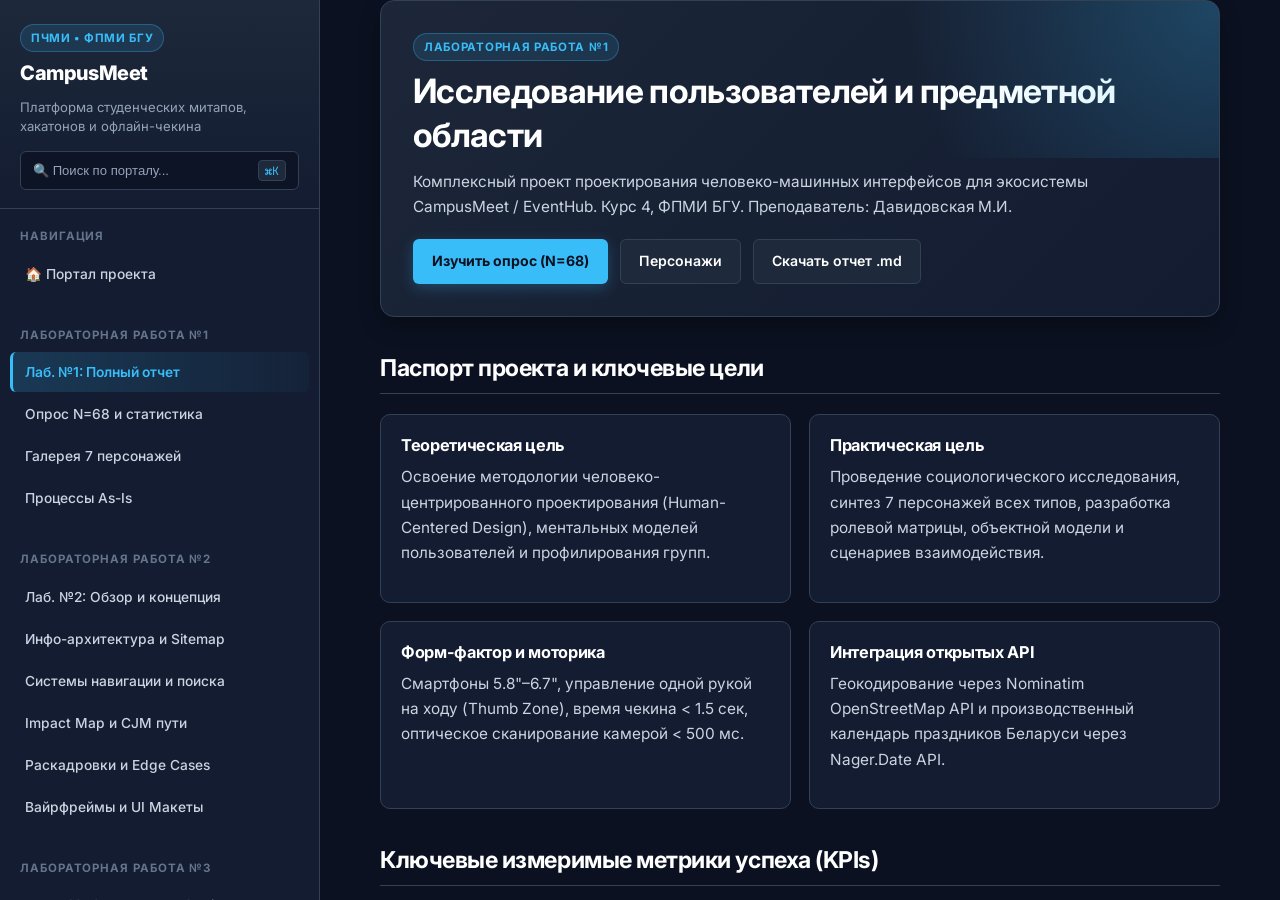
==== docs/pages/lab1.html @ 11723c73 "feat(portal): introduce dedicated modular pages for labs and wiki" ====
<!DOCTYPE html>
<html lang="ru">
<head>
    <meta charset="UTF-8">
    <meta name="viewport" content="width=device-width, initial-scale=1.0">
    <title>CampusMeet / EventHub — Лабораторная работа №1: Исследование пользователей</title>
    <link rel="preconnect" href="https://fonts.googleapis.com">
    <link rel="preconnect" href="https://fonts.gstatic.com" crossorigin>
    <link href="https://fonts.googleapis.com/css2?family=Inter:wght@300;400;500;600;700;800&family=JetBrains+Mono:wght@400;600&display=swap" rel="stylesheet">
    <script src="https://cdn.jsdelivr.net/npm/mermaid@10/dist/mermaid.min.js"></script>
    <link rel="icon" type="image/svg+xml" href="../assets/favicon.svg">
    <link rel="stylesheet" href="../css/style.css">
</head>
<body>

    <!-- Mobile Topbar -->
    <header class="mobile-topbar">
        <a href="../index.html" class="mobile-brand">
            <img src="../assets/favicon.svg" alt="CampusMeet Logo">
            <span>CampusMeet</span>
        </a>
        <button id="mobile-hamburger" class="hamburger-btn" type="button" aria-label="Открыть навигацию">
            <svg width="22" height="22" viewBox="0 0 24 24" fill="none" stroke="currentColor" stroke-width="2">
                <line x1="3" y1="12" x2="21" y2="12"></line>
                <line x1="3" y1="6" x2="21" y2="6"></line>
                <line x1="3" y1="18" x2="21" y2="18"></line>
            </svg>
        </button>
    </header>

    <div id="sidebar-backdrop" class="sidebar-backdrop"></div>

    <!-- Sidebar Navigation -->
    <aside id="sidebar">
        <div class="sidebar-header">
            <span class="brand-badge">ПЧМИ • ФПМИ БГУ</span>
            <h1>CampusMeet</h1>
            <p>Платформа студенческих митапов, хакатонов и офлайн-чекина</p>
            <button class="omnibox-trigger-btn" type="button" aria-label="Быстрый поиск">
                <span>🔍 Поиск по порталу...</span>
                <span class="kbd-shortcut">⌘K</span>
            </button>
        </div>

        <div class="nav-section-title">Навигация</div>
        <ul class="nav-menu">
            <li class="nav-item">
                <a href="../index.html" class="nav-link">
                    🏠 Портал проекта
                </a>
            </li>
        </ul>

        <div class="nav-section-title">Лабораторная работа №1</div>
        <ul class="nav-menu">
            <li class="nav-item">
                <a href="#lab1-overview" class="nav-link active" onclick="switchTab('lab1-overview', this)">
                    Лаб. №1: Полный отчет
                </a>
            </li>
            <li class="nav-item">
                <a href="#survey-data" class="nav-link" onclick="switchTab('survey-data', this)">
                    Опрос N=68 и статистика
                </a>
            </li>
            <li class="nav-item">
                <a href="#personas-gallery" class="nav-link" onclick="switchTab('personas-gallery', this)">
                    Галерея 7 персонажей
                </a>
            </li>
            <li class="nav-item">
                <a href="#as-is-processes" class="nav-link" onclick="switchTab('as-is-processes', this)">
                    Процессы As-Is
                </a>
            </li>
        </ul>

        <div class="nav-section-title">Лабораторная работа №2</div>
        <ul class="nav-menu">
            <li class="nav-item">
                <a href="lab2.html#lab2-overview" class="nav-link">
                    Лаб. №2: Обзор и концепция
                </a>
            </li>
            <li class="nav-item">
                <a href="lab2.html#lab2-ia" class="nav-link">
                    Инфо-архитектура и Sitemap
                </a>
            </li>
            <li class="nav-item">
                <a href="lab2.html#lab2-nav-search" class="nav-link">
                    Системы навигации и поиска
                </a>
            </li>
            <li class="nav-item">
                <a href="lab2.html#lab2-cjm-impact" class="nav-link">
                    Impact Map и CJM пути
                </a>
            </li>
            <li class="nav-item">
                <a href="lab2.html#lab2-storyboards" class="nav-link">
                    Раскадровки и Edge Cases
                </a>
            </li>
            <li class="nav-item">
                <a href="lab2.html#lab2-mockups" class="nav-link">
                    Вайрфреймы и UI Макеты
                </a>
            </li>
        </ul>

        <div class="nav-section-title">Лабораторная работа №3</div>
        <ul class="nav-menu">
            <li class="nav-item">
                <a href="lab3.html#lab3-overview" class="nav-link">
                    Лаб. №3: Обзор и User Stories
                </a>
            </li>
            <li class="nav-item">
                <a href="lab3.html#lab3-uml" class="nav-link">
                    Диаграммы UML (PlantUML)
                </a>
            </li>
            <li class="nav-item">
                <a href="lab3.html#lab3-events" class="nav-link">
                    EventStorming & Modeling
                </a>
            </li>
            <li class="nav-item">
                <a href="lab3.html#lab3-c4-srs" class="nav-link">
                    C4 Model & ТЗ (SRS)
                </a>
            </li>
        </ul>

        <div class="nav-section-title">База знаний (GitHub Wiki)</div>
        <ul class="nav-menu">
            <li class="nav-item">
                <a href="wiki.html#wiki-func" class="nav-link">
                    Функционал и Use Case
                </a>
            </li>
            <li class="nav-item">
                <a href="wiki.html#wiki-arch" class="nav-link">
                    Архитектура Web/Mobile
                </a>
            </li>
            <li class="nav-item">
                <a href="wiki.html#wiki-db" class="nav-link">
                    Схема базы данных
                </a>
            </li>
            <li class="nav-item">
                <a href="wiki.html#wiki-api" class="nav-link">
                    REST API и OpenStreetMap
                </a>
            </li>
            <li class="nav-item">
                <a href="wiki.html#wiki-security" class="nav-link">
                    HMAC токен и безопасность
                </a>
            </li>
            <li class="nav-item">
                <a href="wiki.html#wiki-presentation" class="nav-link">
                    Презентация и регламент
                </a>
            </li>
        </ul>

        <div class="nav-section-title">Внешние ресурсы</div>
        <ul class="nav-menu">
            <li class="nav-item">
                <a href="../reports/Lab3_report.md" class="nav-link" target="_blank" style="color: #38bdf8; font-weight: bold;">
                    📄 Отчет Лаб. №3 (Markdown)
                </a>
            </li>
            <li class="nav-item">
                <a href="../reports/Lab2_report.md" class="nav-link" target="_blank" style="color: #38bdf8; font-weight: bold;">
                    📄 Отчет Лаб. №2 (Markdown)
                </a>
            </li>
            <li class="nav-item">
                <a href="../reports/Lab1_report.md" class="nav-link" target="_blank">
                    📄 Отчет Лаб. №1 (Markdown)
                </a>
            </li>
            <li class="nav-item">
                <a href="https://github.com/fpmi-hci-2026/CampusMeet" class="nav-link" target="_blank">
                    GitHub: CampusMeet
                </a>
            </li>
            <li class="nav-item">
                <a href="https://github.com/fpmi-hci-2026/CampusMeet-Server" class="nav-link" target="_blank">
                    GitHub: Server
                </a>
            </li>
            <li class="nav-item">
                <a href="https://github.com/fpmi-hci-2026/CampusMeet-Web" class="nav-link" target="_blank">
                    GitHub: Web
                </a>
            </li>
            <li class="nav-item">
                <a href="https://github.com/fpmi-hci-2026/CampusMeet-Mobile" class="nav-link" target="_blank">
                    GitHub: Mobile
                </a>
            </li>
        </ul>
    </aside>

    <!-- Main Content Area -->
    <main id="content">
        <div class="content-container">

            <!-- TAB 1: Lab 1 Overview -->
            <section id="lab1-overview" class="tab-pane active">
                <div class="hero-card">
                    <span class="brand-badge">Лабораторная работа №1</span>
                    <h1>Исследование пользователей и предметной области</h1>
                    <p>Комплексный проект проектирования человеко-машинных интерфейсов для экосистемы CampusMeet / EventHub. Курс 4, ФПМИ БГУ. Преподаватель: Давидовская М.И.</p>
                    <div style="display: flex; gap: 12px; margin-top: 20px; flex-wrap: wrap;">
                        <a href="#survey-data" class="btn-action" onclick="switchTab('survey-data')">Изучить опрос (N=68)</a>
                        <a href="#personas-gallery" class="btn-secondary" onclick="switchTab('personas-gallery')">Персонажи</a>
                        <a href="../reports/Lab1_report.md" class="btn-secondary" target="_blank">Скачать отчет .md</a>
                    </div>
                </div>

                <h2>Паспорт проекта и ключевые цели</h2>
                <div class="grid-cards">
                    <div class="card">
                        <h4>Теоретическая цель</h4>
                        <p>Освоение методологии человеко-центрированного проектирования (Human-Centered Design), ментальных моделей пользователей и профилирования групп.</p>
                    </div>
                    <div class="card">
                        <h4>Практическая цель</h4>
                        <p>Проведение социологического исследования, синтез 7 персонажей всех типов, разработка ролевой матрицы, объектной модели и сценариев взаимодействия.</p>
                    </div>
                    <div class="card">
                        <h4>Форм-фактор и моторика</h4>
                        <p>Смартфоны 5.8"–6.7", управление одной рукой на ходу (Thumb Zone), время чекина &lt; 1.5 сек, оптическое сканирование камерой &lt; 500 мс.</p>
                    </div>
                    <div class="card">
                        <h4>Интеграция открытых API</h4>
                        <p>Геокодирование через Nominatim OpenStreetMap API и производственный календарь праздников Беларуси через Nager.Date API.</p>
                    </div>
                </div>

                <h2>Ключевые измеримые метрики успеха (KPIs)</h2>
                <div style="display: flex; gap: 16px; flex-wrap: wrap; margin-bottom: 24px;">
                    <div class="badge-kpi">Скорость чекина на входе: <span>&lt; 1.5 сек</span></div>
                    <div class="badge-kpi">Доступность билета офлайн: <span>100%</span></div>
                    <div class="badge-kpi">Индекс юзабилити SUS: <span>&gt; 80 баллов</span></div>
                    <div class="badge-kpi">Снижение No-Show Rate: <span>с 60% до 15%</span></div>
                </div>
            </section>

            <!-- TAB 2: Survey Data -->
            <section id="survey-data" class="tab-pane">
                <h1>Эмпирическое исследование аудитории (N = 68)</h1>
                <p>Данные собраны с помощью Google Forms среди профильных студентов ФПМИ БГУ и IT-сообществ Минска. Датасет на 100% реален и доступен в файле <code>survey/CampusMeet-Ответы_на_форму.csv</code>.</p>

                <div class="grid-cards">
                    <div class="card">
                        <h4>Баланс мобильных платформ</h4>
                        <p><strong style="color:var(--accent);">iOS: 52.9%</strong> (36 чел) vs <strong style="color:var(--success);">Android: 47.1%</strong> (32 чел). Необходимость строгого паритета гайдлайнов Apple HIG и Material 3.</p>
                    </div>
                    <div class="card">
                        <h4>Возрастной срез</h4>
                        <p><strong>95.6%</strong> — студенты бакалавриата и магистратуры в возрасте 17–22 лет. Цифровые аборигены с высоким темпом моторики.</p>
                    </div>
                    <div class="card">
                        <h4>Ролевой полиморфизм</h4>
                        <p>86.8% слушатели, 55.9% участники хакатонов, 38.2% волонтеры входа, 27.9% организаторы. Один пользователь совмещает множество ролей.</p>
                    </div>
                </div>

                <h2>Карта барьеров пользователей (Pain Points)</h2>
                <table>
                    <thead>
                        <tr>
                            <th>Проблема / Точка отказа</th>
                            <th>Количество (n)</th>
                            <th>Доля (%)</th>
                            <th>Критичность</th>
                        </tr>
                    </thead>
                    <tbody id="pain-points-body"></tbody>
                </table>

                <h2>Кано-модель приоритизации фичей</h2>
                <div class="grid-cards">
                    <div class="card" style="border-left: 4px solid var(--danger);">
                        <h4 style="color:var(--danger);">Must-Be (Обязательные)</h4>
                        <p>Офлайн-билет с QR-кодом (82.4%), мгновенная бронь места, автоматический учет квоты.</p>
                    </div>
                    <div class="card" style="border-left: 4px solid var(--accent);">
                        <h4 style="color:var(--accent);">One-Dimensional (Линейные)</h4>
                        <p>Карта площадки и схема прохода (58.8%), личное расписание (55.9%), push-напоминания за 15 мин (54.4%).</p>
                    </div>
                    <div class="card" style="border-left: 4px solid var(--success);">
                        <h4 style="color:var(--success);">Attractive (Восхищающие)</h4>
                        <p>Умный поиск команды на хакатон (45.6%), интеграция с Apple/Google Wallet (26.5%), экстренный пуш организатора.</p>
                    </div>
                </div>
            </section>

            <!-- TAB 3: Personas Gallery -->
            <section id="personas-gallery" class="tab-pane">
                <h1>Галерея синтезированных персонажей</h1>
                <p>В соответствии с разделом 5.10 методических указаний синтезировано 7 детализированных персонажей, покрывающих все требуемые категории:</p>

                <div id="personas-grid" class="personas-grid"></div>
            </section>

            <!-- TAB 4: As-Is Processes -->
            <section id="as-is-processes" class="tab-pane">
                <h1>Анализ бизнес-процессов «Как есть» (As-Is)</h1>
                <p>Исследование выявило катастрофические задержки и точки отказа в существующей практике студенческих мероприятий до внедрения CampusMeet.</p>

                <h2>1. Регистрация и учет участников As-Is</h2>
                <div class="mermaid">
flowchart TD
    Start([Организатор анонсирует митап]) --> Post[Публикация поста со ссылкой на Google Forms]
    Post --> Fill[Участники заполняют форму в разное время]
    Fill --> Overbook{Зал рассчитан на 80 мест.<br/>Регистраций уже 140?}
    Overbook -->|Да, форма открыта| LimitFail[Переполнение зала овербукингом]
    Overbook -->|Организатор заметил вручную| CloseForm[Ручное закрытие приема ответов]
    CloseForm --> ManualSort[Ручная чистка Excel-таблицы от дублей]
    ManualSort --> PrintList[Печать списка фамилий на бумаге А4]
    LimitFail --> PrintList
                </div>

                <h2>2. Встреча и чекин на входе As-Is («Бутылочное горлышко»)</h2>
                <div class="mermaid">
sequenceDiagram
    participant A as Гость (Артём)
    participant V as Волонтер (Дарья)
    participant P as Бумажные листы А4 / Excel
    
    A->>V: Подходит к дверям аудитории в 15:58
    V->>A: «Назовите вашу фамилию и факультет»
    A->>V: «Ковалёв, ФПМИ»
    V->>P: Листает распечатки из 15 страниц по алфавиту...
    Note over V,P: Задержка: 30-50 секунд на человека!
    V->>A: «Не нахожу. Покажите письмо на почте»
    A->>A: Достает телефон, пытается открыть Gmail...
    Note over A: В холле нет сети / Wi-Fi не подключается
    A-->>V: «Не грузит интернет, я точно регистрировался!»
    V->>A: Вручную вписывает ручкой на полях
    Note over A,V: Итог: толпа у входа, задержка открытия на 25 минут
                </div>

                <h2>3. Подача и отбор докладов спикеров (CFP) As-Is</h2>
                <div class="mermaid">
flowchart TD
    S([Спикер хочет выступить]) --> Msg[Пишет организатору в личные сообщения Telegram]
    Msg --> OrgRead{Организатор заметил сообщение<br/>среди сотен рабочих диалогов?}
    OrgRead -->|Сообщение утонуло| Lost[Заявка потеряна, спикер обижен]
    OrgRead -->|Прочитал через неделю| Discuss[Хаотичное обсуждение темы в переписке]
    Discuss --> FileSend[Спикер присылает файл презентации .pptx в чат]
    FileSend --> FinalDay[День мероприятия]
    FinalDay --> LaptopCheck{Файл презентации скачан<br/>на презентационный ноутбук?}
    LaptopCheck -->|Забыли скачать| Panic[Судорожный поиск флешки за 5 минут до доклада]
    LaptopCheck -->|Скачан| Stage([Спикер выходит на сцену])
                </div>

                <h2>4. Экстренное оповещение о переносе аудитории As-Is</h2>
                <div class="mermaid">
flowchart TD
    Emerg([Форс-мажор: поломка проектора в зале 512]) --> OrgPanic[Организатор пишет пост в общий чат Telegram]
    OrgPanic --> Flood{В чате открыт флуд участников?}
    Flood -->|Да| Drown[Важное сообщение тонет под 150 стикерами и мемами]
    Flood -->|Канал только для чтения| Seen{Сколько людей увидели пост<br/>со звуком в метро/на ходу?}
    Seen -->|Менее 35%| LostCrowd[60% участников приходят к запертому залу 512]
    Seen -->|Прочитали| Redirect[Участники переходят в другой зал]
    LostCrowd --> Chaos([Хаос в коридоре, срыв тайминга митапа на 40 минут])
                </div>
            </section>
        </div>
    </main>

    <!-- Diagram Lightbox Dialog -->
    <dialog id="lightbox-dialog" aria-labelledby="lightbox-title">
        <div class="lightbox-header">
            <div class="lightbox-title" id="lightbox-title">Просмотр схемы</div>
            <div class="lightbox-controls">
                <button class="lightbox-btn" id="lightbox-zoom-out" type="button" title="Уменьшить">-</button>
                <button class="lightbox-btn" id="lightbox-zoom-reset" type="button" title="Исходный масштаб">1:1</button>
                <button class="lightbox-btn" id="lightbox-zoom-in" type="button" title="Увеличить">+</button>
                <a class="lightbox-btn" id="lightbox-open-link" href="#" target="_blank" rel="noopener noreferrer" title="Открыть в новой вкладке">↗ В новой вкладке</a>
                <button class="lightbox-btn" id="lightbox-close" type="button" title="Закрыть (Esc)">✕</button>
            </div>
        </div>
        <div class="lightbox-body">
            <img id="lightbox-img" src="" alt="Схема">
        </div>
    </dialog>

    <!-- Omnibox Search Dialog (⌘K) -->
    <dialog id="omnibox-dialog" aria-label="Быстрый поиск">
        <div class="omnibox-header">
            <span class="omnibox-icon">🔍</span>
            <input type="text" id="omnibox-input" class="omnibox-input" placeholder="Поиск по разделам, диаграммам, User Stories...">
            <button type="button" class="omnibox-close-btn" onclick="document.getElementById('omnibox-dialog').close()" aria-label="Закрыть">✕</button>
        </div>
        <ul id="omnibox-results" class="omnibox-results"></ul>
    </dialog>

    <!-- Structured Data Modules -->
    <script src="../js/data/search.js"></script>
    <script src="../js/data/lab1.js"></script>

    <!-- Client Functional Modules -->
    <script src="../js/modules/renderers.js"></script>
    <script src="../js/modules/router.js"></script>
    <script src="../js/modules/lightbox.js"></script>
    <script src="../js/modules/omnibox.js"></script>
    <script src="../js/modules/ui.js"></script>
    <script src="../js/main.js"></script>
</body>
</html>
---- docs/css/style.css ----
/* ==========================================================================
   CampusMeet / EventHub — Master Stylesheet Index
   Modular Design System for Academic HCI Documentation Portal
   ========================================================================== */

@import url('variables.css');
@import url('layout.css');
@import url('components.css');
@import url('tables.css');
@import url('dialogs.css');
@import url('diagrams.css');
@import url('responsive.css');
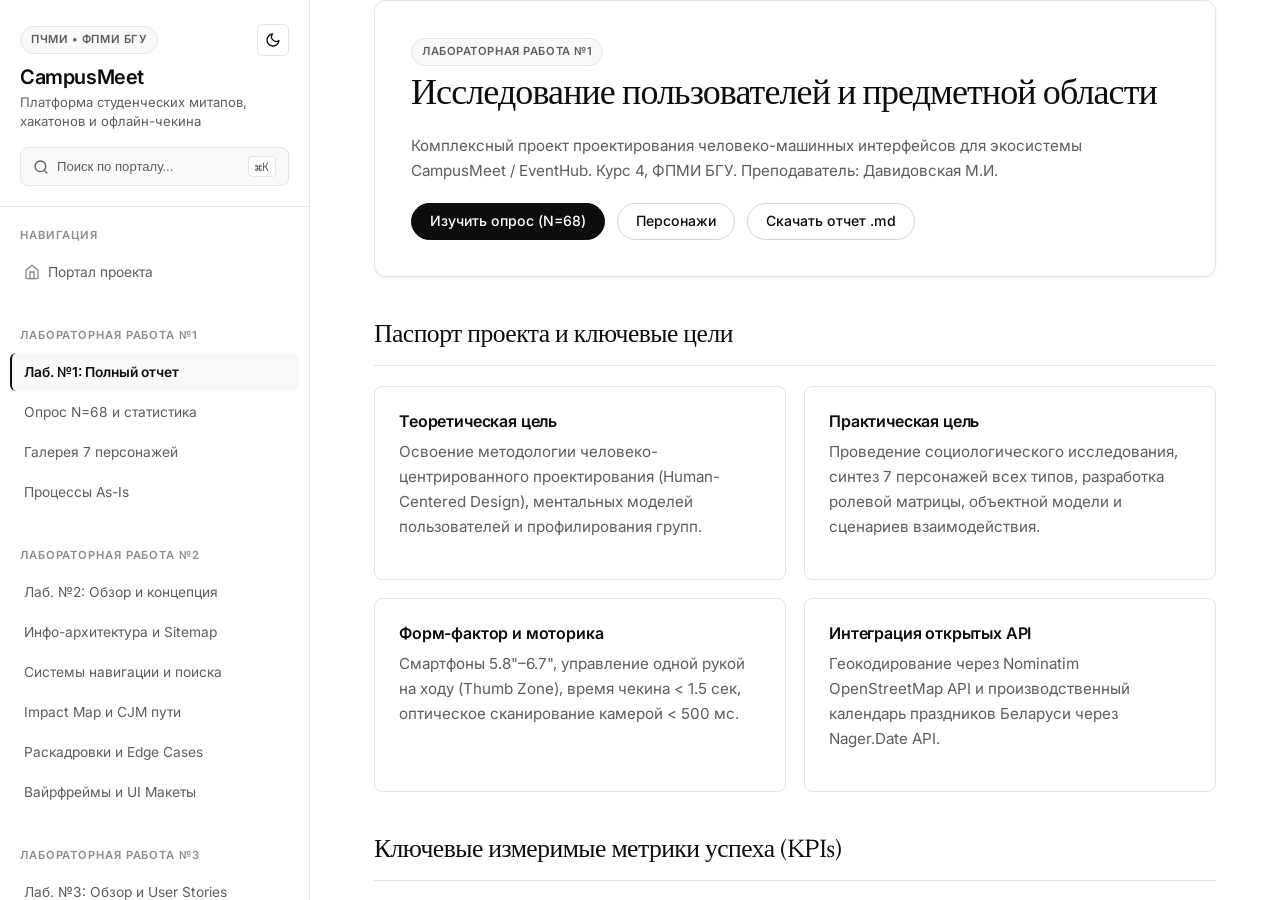
==== commit 22143daa: "refactor(portal): replace emojis with svg icons and integrate theme controls" ====
--- a/docs/pages/lab1.html
+++ b/docs/pages/lab1.html
@@ -6,10 +6,20 @@
     <title>CampusMeet / EventHub — Лабораторная работа №1: Исследование пользователей</title>
     <link rel="preconnect" href="https://fonts.googleapis.com">
     <link rel="preconnect" href="https://fonts.gstatic.com" crossorigin>
-    <link href="https://fonts.googleapis.com/css2?family=Inter:wght@300;400;500;600;700;800&family=JetBrains+Mono:wght@400;600&display=swap" rel="stylesheet">
+    <link href="https://fonts.googleapis.com/css2?family=Inter:wght@300;400;500;600;700&family=JetBrains+Mono:wght@400;500&family=Newsreader:ital,opsz,wght@0,6..72,400;0,6..72,500;1,6..72,400&display=swap" rel="stylesheet">
     <script src="https://cdn.jsdelivr.net/npm/mermaid@10/dist/mermaid.min.js"></script>
     <link rel="icon" type="image/svg+xml" href="../assets/favicon.svg">
     <link rel="stylesheet" href="../css/style.css">
+    <script>
+        (function() {
+            var t = null;
+            try { t = localStorage.getItem('cm_theme'); } catch(e) {}
+            if (!t) {
+                t = window.matchMedia && window.matchMedia('(prefers-color-scheme: light)').matches ? 'light' : 'dark';
+            }
+            document.documentElement.setAttribute('data-theme', t);
+        })();
+    </script>
 </head>
 <body>
 
@@ -19,13 +29,19 @@
             <img src="../assets/favicon.svg" alt="CampusMeet Logo">
             <span>CampusMeet</span>
         </a>
-        <button id="mobile-hamburger" class="hamburger-btn" type="button" aria-label="Открыть навигацию">
-            <svg width="22" height="22" viewBox="0 0 24 24" fill="none" stroke="currentColor" stroke-width="2">
-                <line x1="3" y1="12" x2="21" y2="12"></line>
-                <line x1="3" y1="6" x2="21" y2="6"></line>
-                <line x1="3" y1="18" x2="21" y2="18"></line>
-            </svg>
-        </button>
+        <div style="display: flex; align-items: center; gap: 8px;">
+            <button class="theme-toggle-btn" type="button" aria-label="Переключить тему оформления" title="Светлая / Темная тема">
+                <svg class="icon-sun" viewBox="0 0 24 24"><circle cx="12" cy="12" r="5"></circle><line x1="12" y1="1" x2="12" y2="3"></line><line x1="12" y1="21" x2="12" y2="23"></line><line x1="4.22" y1="4.22" x2="5.64" y2="5.64"></line><line x1="18.36" y1="18.36" x2="19.78" y2="19.78"></line><line x1="1" y1="12" x2="3" y2="12"></line><line x1="21" y1="12" x2="23" y2="12"></line><line x1="4.22" y1="19.78" x2="5.64" y2="18.36"></line><line x1="18.36" y1="5.64" x2="19.78" y2="4.22"></line></svg>
+                <svg class="icon-moon" viewBox="0 0 24 24"><path d="M21 12.79A9 9 0 1 1 11.21 3 7 7 0 0 0 21 12.79z"></path></svg>
+            </button>
+            <button id="mobile-hamburger" class="hamburger-btn" type="button" aria-label="Открыть навигацию">
+                <svg width="22" height="22" viewBox="0 0 24 24" fill="none" stroke="currentColor" stroke-width="2">
+                    <line x1="3" y1="12" x2="21" y2="12"></line>
+                    <line x1="3" y1="6" x2="21" y2="6"></line>
+                    <line x1="3" y1="18" x2="21" y2="18"></line>
+                </svg>
+            </button>
+        </div>
     </header>
 
     <div id="sidebar-backdrop" class="sidebar-backdrop"></div>
@@ -33,11 +49,20 @@
     <!-- Sidebar Navigation -->
     <aside id="sidebar">
         <div class="sidebar-header">
-            <span class="brand-badge">ПЧМИ • ФПМИ БГУ</span>
+            <div style="display: flex; justify-content: space-between; align-items: center; margin-bottom: 10px;">
+                <span class="brand-badge" style="margin-bottom: 0;">ПЧМИ • ФПМИ БГУ</span>
+                <button class="theme-toggle-btn" type="button" aria-label="Переключить тему оформления" title="Светлая / Темная тема">
+                    <svg class="icon-sun" viewBox="0 0 24 24"><circle cx="12" cy="12" r="5"></circle><line x1="12" y1="1" x2="12" y2="3"></line><line x1="12" y1="21" x2="12" y2="23"></line><line x1="4.22" y1="4.22" x2="5.64" y2="5.64"></line><line x1="18.36" y1="18.36" x2="19.78" y2="19.78"></line><line x1="1" y1="12" x2="3" y2="12"></line><line x1="21" y1="12" x2="23" y2="12"></line><line x1="4.22" y1="19.78" x2="5.64" y2="18.36"></line><line x1="18.36" y1="5.64" x2="19.78" y2="4.22"></line></svg>
+                    <svg class="icon-moon" viewBox="0 0 24 24"><path d="M21 12.79A9 9 0 1 1 11.21 3 7 7 0 0 0 21 12.79z"></path></svg>
+                </button>
+            </div>
             <h1>CampusMeet</h1>
             <p>Платформа студенческих митапов, хакатонов и офлайн-чекина</p>
             <button class="omnibox-trigger-btn" type="button" aria-label="Быстрый поиск">
-                <span>🔍 Поиск по порталу...</span>
+                <span class="omnibox-trigger-label">
+                    <svg class="icon" viewBox="0 0 24 24"><circle cx="11" cy="11" r="8"></circle><line x1="21" y1="21" x2="16.65" y2="16.65"></line></svg>
+                    Поиск по порталу...
+                </span>
                 <span class="kbd-shortcut">⌘K</span>
             </button>
         </div>
@@ -46,7 +71,8 @@
         <ul class="nav-menu">
             <li class="nav-item">
                 <a href="../index.html" class="nav-link">
-                    🏠 Портал проекта
+                    <svg class="icon icon-nav" viewBox="0 0 24 24"><path d="m3 9 9-7 9 7v11a2 2 0 0 1-2 2H5a2 2 0 0 1-2-2z"></path><polyline points="9 22 9 12 15 12 15 22"></polyline></svg>
+                    Портал проекта
                 </a>
             </li>
         </ul>
@@ -170,18 +196,21 @@
         <div class="nav-section-title">Внешние ресурсы</div>
         <ul class="nav-menu">
             <li class="nav-item">
-                <a href="../reports/Lab3_report.md" class="nav-link" target="_blank" style="color: #38bdf8; font-weight: bold;">
-                    📄 Отчет Лаб. №3 (Markdown)
-                </a>
-            </li>
-            <li class="nav-item">
-                <a href="../reports/Lab2_report.md" class="nav-link" target="_blank" style="color: #38bdf8; font-weight: bold;">
-                    📄 Отчет Лаб. №2 (Markdown)
+                <a href="../reports/Lab3_report.md" class="nav-link" target="_blank" style="font-weight: 500;">
+                    <svg class="icon icon-nav" viewBox="0 0 24 24"><path d="M14 2H6a2 2 0 0 0-2 2v16a2 2 0 0 0 2 2h12a2 2 0 0 0 2-2V8z"></path><polyline points="14 2 14 8 20 8"></polyline><line x1="16" y1="13" x2="8" y2="13"></line><line x1="16" y1="17" x2="8" y2="17"></line><polyline points="10 9 9 9 8 9"></polyline></svg>
+                    Отчет Лаб. №3 (Markdown)
+                </a>
+            </li>
+            <li class="nav-item">
+                <a href="../reports/Lab2_report.md" class="nav-link" target="_blank" style="font-weight: 500;">
+                    <svg class="icon icon-nav" viewBox="0 0 24 24"><path d="M14 2H6a2 2 0 0 0-2 2v16a2 2 0 0 0 2 2h12a2 2 0 0 0 2-2V8z"></path><polyline points="14 2 14 8 20 8"></polyline><line x1="16" y1="13" x2="8" y2="13"></line><line x1="16" y1="17" x2="8" y2="17"></line><polyline points="10 9 9 9 8 9"></polyline></svg>
+                    Отчет Лаб. №2 (Markdown)
                 </a>
             </li>
             <li class="nav-item">
                 <a href="../reports/Lab1_report.md" class="nav-link" target="_blank">
-                    📄 Отчет Лаб. №1 (Markdown)
+                    <svg class="icon icon-nav" viewBox="0 0 24 24"><path d="M14 2H6a2 2 0 0 0-2 2v16a2 2 0 0 0 2 2h12a2 2 0 0 0 2-2V8z"></path><polyline points="14 2 14 8 20 8"></polyline><line x1="16" y1="13" x2="8" y2="13"></line><line x1="16" y1="17" x2="8" y2="17"></line><polyline points="10 9 9 9 8 9"></polyline></svg>
+                    Отчет Лаб. №1 (Markdown)
                 </a>
             </li>
             <li class="nav-item">
@@ -261,7 +290,7 @@
                 <div class="grid-cards">
                     <div class="card">
                         <h4>Баланс мобильных платформ</h4>
-                        <p><strong style="color:var(--accent);">iOS: 52.9%</strong> (36 чел) vs <strong style="color:var(--success);">Android: 47.1%</strong> (32 чел). Необходимость строгого паритета гайдлайнов Apple HIG и Material 3.</p>
+                        <p><strong>iOS: 52.9%</strong> (36 чел) vs <strong>Android: 47.1%</strong> (32 чел). Необходимость строгого паритета гайдлайнов Apple HIG и Material 3.</p>
                     </div>
                     <div class="card">
                         <h4>Возрастной срез</h4>
@@ -288,16 +317,19 @@
 
                 <h2>Кано-модель приоритизации фичей</h2>
                 <div class="grid-cards">
-                    <div class="card" style="border-left: 4px solid var(--danger);">
-                        <h4 style="color:var(--danger);">Must-Be (Обязательные)</h4>
+                    <div class="card">
+                        <span class="persona-tag tag-key">Must-Be (Обязательные)</span>
+                        <h4>Критический базис</h4>
                         <p>Офлайн-билет с QR-кодом (82.4%), мгновенная бронь места, автоматический учет квоты.</p>
                     </div>
-                    <div class="card" style="border-left: 4px solid var(--accent);">
-                        <h4 style="color:var(--accent);">One-Dimensional (Линейные)</h4>
+                    <div class="card">
+                        <span class="persona-tag tag-supp">One-Dimensional (Линейные)</span>
+                        <h4>Линейные ожидания</h4>
                         <p>Карта площадки и схема прохода (58.8%), личное расписание (55.9%), push-напоминания за 15 мин (54.4%).</p>
                     </div>
-                    <div class="card" style="border-left: 4px solid var(--success);">
-                        <h4 style="color:var(--success);">Attractive (Восхищающие)</h4>
+                    <div class="card">
+                        <span class="persona-tag tag-tertiary">Attractive (Восхищающие)</span>
+                        <h4>Конкурентные преимущества</h4>
                         <p>Умный поиск команды на хакатон (45.6%), интеграция с Apple/Google Wallet (26.5%), экстренный пуш организатора.</p>
                     </div>
                 </div>
@@ -387,7 +419,7 @@
                 <button class="lightbox-btn" id="lightbox-zoom-reset" type="button" title="Исходный масштаб">1:1</button>
                 <button class="lightbox-btn" id="lightbox-zoom-in" type="button" title="Увеличить">+</button>
                 <a class="lightbox-btn" id="lightbox-open-link" href="#" target="_blank" rel="noopener noreferrer" title="Открыть в новой вкладке">↗ В новой вкладке</a>
-                <button class="lightbox-btn" id="lightbox-close" type="button" title="Закрыть (Esc)">✕</button>
+                <button class="lightbox-btn" id="lightbox-close" type="button" title="Закрыть (Esc)"><svg width="18" height="18" viewBox="0 0 24 24" fill="none" stroke="currentColor" stroke-width="2" stroke-linecap="round" stroke-linejoin="round"><line x1="18" y1="6" x2="6" y2="18"></line><line x1="6" y1="6" x2="18" y2="18"></line></svg></button>
             </div>
         </div>
         <div class="lightbox-body">
@@ -398,9 +430,9 @@
     <!-- Omnibox Search Dialog (⌘K) -->
     <dialog id="omnibox-dialog" aria-label="Быстрый поиск">
         <div class="omnibox-header">
-            <span class="omnibox-icon">🔍</span>
+            <span class="omnibox-icon"><svg width="18" height="18" viewBox="0 0 24 24" fill="none" stroke="currentColor" stroke-width="2" stroke-linecap="round" stroke-linejoin="round"><circle cx="11" cy="11" r="8"></circle><line x1="21" y1="21" x2="16.65" y2="16.65"></line></svg></span>
             <input type="text" id="omnibox-input" class="omnibox-input" placeholder="Поиск по разделам, диаграммам, User Stories...">
-            <button type="button" class="omnibox-close-btn" onclick="document.getElementById('omnibox-dialog').close()" aria-label="Закрыть">✕</button>
+            <button type="button" class="omnibox-close-btn" onclick="document.getElementById('omnibox-dialog').close()" aria-label="Закрыть"><svg width="16" height="16" viewBox="0 0 24 24" fill="none" stroke="currentColor" stroke-width="2" stroke-linecap="round" stroke-linejoin="round"><line x1="18" y1="6" x2="6" y2="18"></line><line x1="6" y1="6" x2="18" y2="18"></line></svg></button>
         </div>
         <ul id="omnibox-results" class="omnibox-results"></ul>
     </dialog>
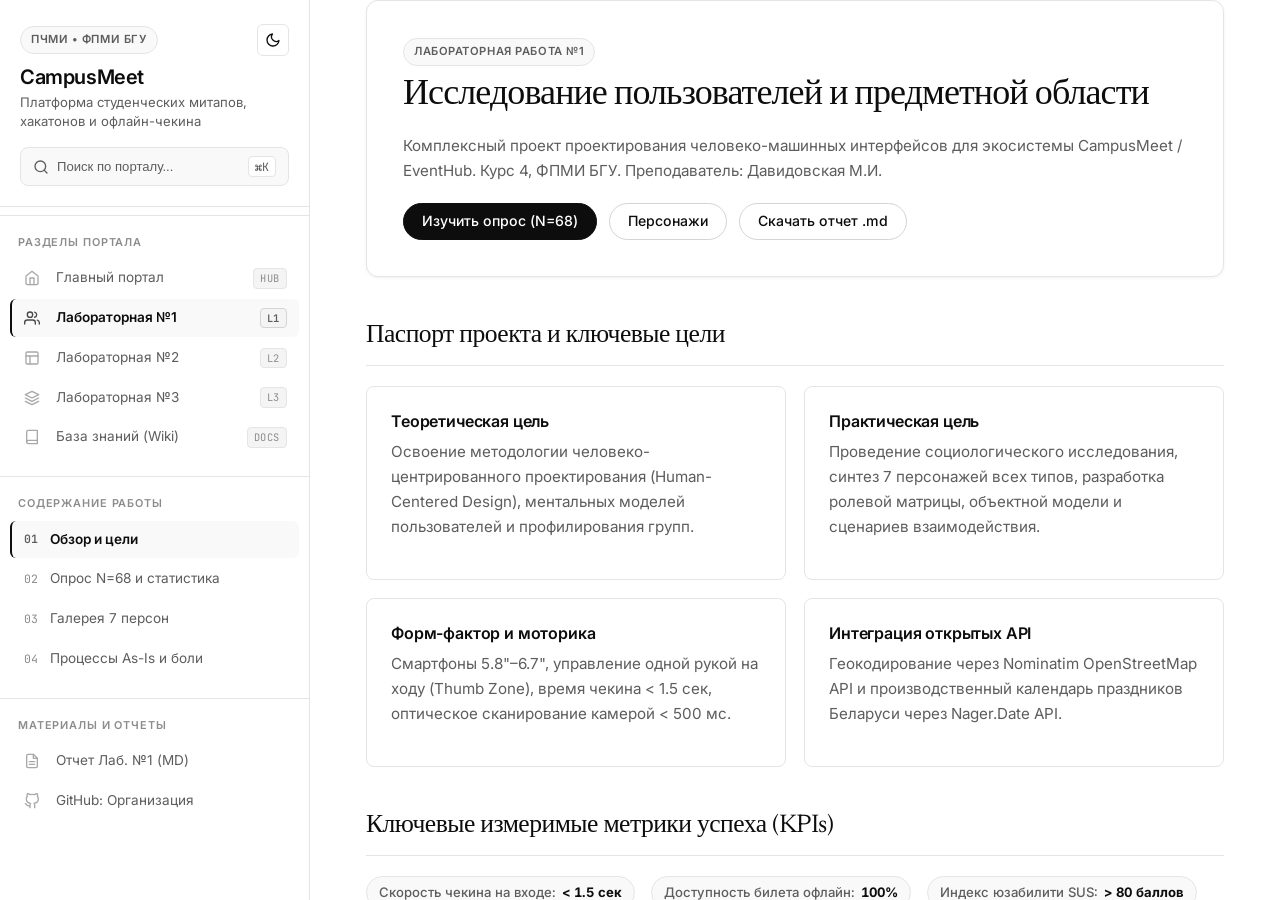
==== commit bb7b00e1: "feat(nav): implement 3-tier hierarchical navigation with breadcrumbs and pagers" ====
--- a/docs/pages/lab1.html
+++ b/docs/pages/lab1.html
@@ -67,170 +67,85 @@
             </button>
         </div>
 
-        <div class="nav-section-title">Навигация</div>
+        <div class="nav-section-title">Разделы портала</div>
         <ul class="nav-menu">
             <li class="nav-item">
                 <a href="../index.html" class="nav-link">
                     <svg class="icon icon-nav" viewBox="0 0 24 24"><path d="m3 9 9-7 9 7v11a2 2 0 0 1-2 2H5a2 2 0 0 1-2-2z"></path><polyline points="9 22 9 12 15 12 15 22"></polyline></svg>
-                    Портал проекта
+                    <span>Главный портал</span>
+                    <span class="nav-badge">Hub</span>
+                </a>
+            </li>
+            <li class="nav-item">
+                <a href="lab1.html" class="nav-link current-page">
+                    <svg class="icon icon-nav" viewBox="0 0 24 24"><path d="M17 21v-2a4 4 0 0 0-4-4H5a4 4 0 0 0-4 4v2"></path><circle cx="9" cy="7" r="4"></circle><path d="M23 21v-2a4 4 0 0 0-3-3.87"></path><path d="M16 3.13a4 4 0 0 1 0 7.75"></path></svg>
+                    <span>Лабораторная №1</span>
+                    <span class="nav-badge">L1</span>
+                </a>
+            </li>
+            <li class="nav-item">
+                <a href="lab2.html" class="nav-link">
+                    <svg class="icon icon-nav" viewBox="0 0 24 24"><rect x="3" y="3" width="18" height="18" rx="2" ry="2"></rect><line x1="3" y1="9" x2="21" y2="9"></line><line x1="9" y1="21" x2="9" y2="9"></line></svg>
+                    <span>Лабораторная №2</span>
+                    <span class="nav-badge">L2</span>
+                </a>
+            </li>
+            <li class="nav-item">
+                <a href="lab3.html" class="nav-link">
+                    <svg class="icon icon-nav" viewBox="0 0 24 24"><polygon points="12 2 2 7 12 12 22 7 12 2"></polygon><polyline points="2 17 12 22 22 17"></polyline><polyline points="2 12 12 17 22 12"></polyline></svg>
+                    <span>Лабораторная №3</span>
+                    <span class="nav-badge">L3</span>
+                </a>
+            </li>
+            <li class="nav-item">
+                <a href="wiki.html" class="nav-link">
+                    <svg class="icon icon-nav" viewBox="0 0 24 24"><path d="M4 19.5A2.5 2.5 0 0 1 6.5 17H20"></path><path d="M6.5 2H20v20H6.5A2.5 2.5 0 0 1 4 19.5v-15A2.5 2.5 0 0 1 6.5 2z"></path></svg>
+                    <span>База знаний (Wiki)</span>
+                    <span class="nav-badge">Docs</span>
                 </a>
             </li>
         </ul>
 
-        <div class="nav-section-title">Лабораторная работа №1</div>
+        <div class="nav-section-title">Содержание работы</div>
         <ul class="nav-menu">
             <li class="nav-item">
                 <a href="#lab1-overview" class="nav-link active" onclick="switchTab('lab1-overview', this)">
-                    Лаб. №1: Полный отчет
+                    <span class="nav-num">01</span>
+                    <span>Обзор и цели</span>
                 </a>
             </li>
             <li class="nav-item">
                 <a href="#survey-data" class="nav-link" onclick="switchTab('survey-data', this)">
-                    Опрос N=68 и статистика
+                    <span class="nav-num">02</span>
+                    <span>Опрос N=68 и статистика</span>
                 </a>
             </li>
             <li class="nav-item">
                 <a href="#personas-gallery" class="nav-link" onclick="switchTab('personas-gallery', this)">
-                    Галерея 7 персонажей
+                    <span class="nav-num">03</span>
+                    <span>Галерея 7 персон</span>
                 </a>
             </li>
             <li class="nav-item">
                 <a href="#as-is-processes" class="nav-link" onclick="switchTab('as-is-processes', this)">
-                    Процессы As-Is
+                    <span class="nav-num">04</span>
+                    <span>Процессы As-Is и боли</span>
                 </a>
             </li>
         </ul>
 
-        <div class="nav-section-title">Лабораторная работа №2</div>
+        <div class="nav-section-title">Материалы и отчеты</div>
         <ul class="nav-menu">
             <li class="nav-item">
-                <a href="lab2.html#lab2-overview" class="nav-link">
-                    Лаб. №2: Обзор и концепция
-                </a>
-            </li>
-            <li class="nav-item">
-                <a href="lab2.html#lab2-ia" class="nav-link">
-                    Инфо-архитектура и Sitemap
-                </a>
-            </li>
-            <li class="nav-item">
-                <a href="lab2.html#lab2-nav-search" class="nav-link">
-                    Системы навигации и поиска
-                </a>
-            </li>
-            <li class="nav-item">
-                <a href="lab2.html#lab2-cjm-impact" class="nav-link">
-                    Impact Map и CJM пути
-                </a>
-            </li>
-            <li class="nav-item">
-                <a href="lab2.html#lab2-storyboards" class="nav-link">
-                    Раскадровки и Edge Cases
-                </a>
-            </li>
-            <li class="nav-item">
-                <a href="lab2.html#lab2-mockups" class="nav-link">
-                    Вайрфреймы и UI Макеты
-                </a>
-            </li>
-        </ul>
-
-        <div class="nav-section-title">Лабораторная работа №3</div>
-        <ul class="nav-menu">
-            <li class="nav-item">
-                <a href="lab3.html#lab3-overview" class="nav-link">
-                    Лаб. №3: Обзор и User Stories
-                </a>
-            </li>
-            <li class="nav-item">
-                <a href="lab3.html#lab3-uml" class="nav-link">
-                    Диаграммы UML (PlantUML)
-                </a>
-            </li>
-            <li class="nav-item">
-                <a href="lab3.html#lab3-events" class="nav-link">
-                    EventStorming & Modeling
-                </a>
-            </li>
-            <li class="nav-item">
-                <a href="lab3.html#lab3-c4-srs" class="nav-link">
-                    C4 Model & ТЗ (SRS)
-                </a>
-            </li>
-        </ul>
-
-        <div class="nav-section-title">База знаний (GitHub Wiki)</div>
-        <ul class="nav-menu">
-            <li class="nav-item">
-                <a href="wiki.html#wiki-func" class="nav-link">
-                    Функционал и Use Case
-                </a>
-            </li>
-            <li class="nav-item">
-                <a href="wiki.html#wiki-arch" class="nav-link">
-                    Архитектура Web/Mobile
-                </a>
-            </li>
-            <li class="nav-item">
-                <a href="wiki.html#wiki-db" class="nav-link">
-                    Схема базы данных
-                </a>
-            </li>
-            <li class="nav-item">
-                <a href="wiki.html#wiki-api" class="nav-link">
-                    REST API и OpenStreetMap
-                </a>
-            </li>
-            <li class="nav-item">
-                <a href="wiki.html#wiki-security" class="nav-link">
-                    HMAC токен и безопасность
-                </a>
-            </li>
-            <li class="nav-item">
-                <a href="wiki.html#wiki-presentation" class="nav-link">
-                    Презентация и регламент
-                </a>
-            </li>
-        </ul>
-
-        <div class="nav-section-title">Внешние ресурсы</div>
-        <ul class="nav-menu">
-            <li class="nav-item">
-                <a href="../reports/Lab3_report.md" class="nav-link" target="_blank" style="font-weight: 500;">
-                    <svg class="icon icon-nav" viewBox="0 0 24 24"><path d="M14 2H6a2 2 0 0 0-2 2v16a2 2 0 0 0 2 2h12a2 2 0 0 0 2-2V8z"></path><polyline points="14 2 14 8 20 8"></polyline><line x1="16" y1="13" x2="8" y2="13"></line><line x1="16" y1="17" x2="8" y2="17"></line><polyline points="10 9 9 9 8 9"></polyline></svg>
-                    Отчет Лаб. №3 (Markdown)
-                </a>
-            </li>
-            <li class="nav-item">
-                <a href="../reports/Lab2_report.md" class="nav-link" target="_blank" style="font-weight: 500;">
-                    <svg class="icon icon-nav" viewBox="0 0 24 24"><path d="M14 2H6a2 2 0 0 0-2 2v16a2 2 0 0 0 2 2h12a2 2 0 0 0 2-2V8z"></path><polyline points="14 2 14 8 20 8"></polyline><line x1="16" y1="13" x2="8" y2="13"></line><line x1="16" y1="17" x2="8" y2="17"></line><polyline points="10 9 9 9 8 9"></polyline></svg>
-                    Отчет Лаб. №2 (Markdown)
-                </a>
-            </li>
-            <li class="nav-item">
-                <a href="../reports/Lab1_report.md" class="nav-link" target="_blank">
-                    <svg class="icon icon-nav" viewBox="0 0 24 24"><path d="M14 2H6a2 2 0 0 0-2 2v16a2 2 0 0 0 2 2h12a2 2 0 0 0 2-2V8z"></path><polyline points="14 2 14 8 20 8"></polyline><line x1="16" y1="13" x2="8" y2="13"></line><line x1="16" y1="17" x2="8" y2="17"></line><polyline points="10 9 9 9 8 9"></polyline></svg>
-                    Отчет Лаб. №1 (Markdown)
-                </a>
-            </li>
-            <li class="nav-item">
-                <a href="https://github.com/fpmi-hci-2026/CampusMeet" class="nav-link" target="_blank">
-                    GitHub: CampusMeet
-                </a>
-            </li>
-            <li class="nav-item">
-                <a href="https://github.com/fpmi-hci-2026/CampusMeet-Server" class="nav-link" target="_blank">
-                    GitHub: Server
-                </a>
-            </li>
-            <li class="nav-item">
-                <a href="https://github.com/fpmi-hci-2026/CampusMeet-Web" class="nav-link" target="_blank">
-                    GitHub: Web
-                </a>
-            </li>
-            <li class="nav-item">
-                <a href="https://github.com/fpmi-hci-2026/CampusMeet-Mobile" class="nav-link" target="_blank">
-                    GitHub: Mobile
+                <a href="../reports/Lab1_report.md" class="nav-link" target="_blank" rel="noopener noreferrer">
+                    <svg class="icon icon-nav" viewBox="0 0 24 24"><path d="M14 2H6a2 2 0 0 0-2 2v16a2 2 0 0 0 2 2h12a2 2 0 0 0 2-2V8z"></path><polyline points="14 2 14 8 20 8"></polyline><line x1="16" y1="13" x2="8" y2="13"></line><line x1="16" y1="17" x2="8" y2="17"></line></svg>
+                    <span>Отчет Лаб. №1 (MD)</span>
+                </a>
+            </li>
+            <li class="nav-item">
+                <a href="https://github.com/fpmi-hci-2026/CampusMeet" class="nav-link" target="_blank" rel="noopener noreferrer">
+                    <svg class="icon icon-nav" viewBox="0 0 24 24"><path d="M9 19c-5 1.5-5-2.5-7-3m14 6v-3.87a3.37 3.37 0 0 0-.94-2.61c3.14-.35 6.44-1.54 6.44-7A5.44 5.44 0 0 0 20 4.77 5.07 5.07 0 0 0 19.91 1S18.73.65 16 2.48a13.38 13.38 0 0 0-7 0C6.27.65 5.09 1 5.09 1A5.07 5.07 0 0 0 5 4.77a5.44 5.44 0 0 0-1.5 3.78c0 5.42 3.3 6.61 6.44 7A3.37 3.37 0 0 0 9 18.13V22"></path></svg>
+                    <span>GitHub: Организация</span>
                 </a>
             </li>
         </ul>
@@ -239,6 +154,17 @@
     <!-- Main Content Area -->
     <main id="content">
         <div class="content-container">
+
+            <!-- Breadcrumbs Navigation -->
+            <nav class="content-breadcrumbs" aria-label="Хлебные крошки">
+                <ol class="breadcrumbs-list">
+                    <li class="breadcrumb-item"><a href="../index.html">Главная</a></li>
+                    <li class="breadcrumb-separator">/</li>
+                    <li class="breadcrumb-item"><a href="lab1.html">Лабораторная работа №1</a></li>
+                    <li class="breadcrumb-separator">/</li>
+                    <li class="breadcrumb-item breadcrumb-active" id="active-breadcrumb-tab">Обзор и цели</li>
+                </ol>
+            </nav>
 
             <!-- TAB 1: Lab 1 Overview -->
             <section id="lab1-overview" class="tab-pane active">
@@ -407,6 +333,20 @@
     LostCrowd --> Chaos([Хаос в коридоре, срыв тайминга митапа на 40 минут])
                 </div>
             </section>
+
+            <!-- Sequential Page Pager -->
+            <nav class="page-nav-pager" aria-label="Навигация по разделам">
+                <a href="../index.html" class="pager-card pager-prev">
+                    <span class="pager-caption">← ПРЕДЫДУЩИЙ РАЗДЕЛ</span>
+                    <span class="pager-title">Главный портал проекта</span>
+                    <span class="pager-desc">Паспорт экосистемы, сводные KPI и архитектурный ландшафт</span>
+                </a>
+                <a href="lab2.html" class="pager-card pager-next">
+                    <span class="pager-caption">СЛЕДУЮЩИЙ РАЗДЕЛ →</span>
+                    <span class="pager-title">Лабораторная работа №2: Информационная архитектура</span>
+                    <span class="pager-desc">Sitemap >3 уровней, карточная сортировка, CJM 7 персон и 12 векторных экранов</span>
+                </a>
+            </nav>
         </div>
     </main>
 
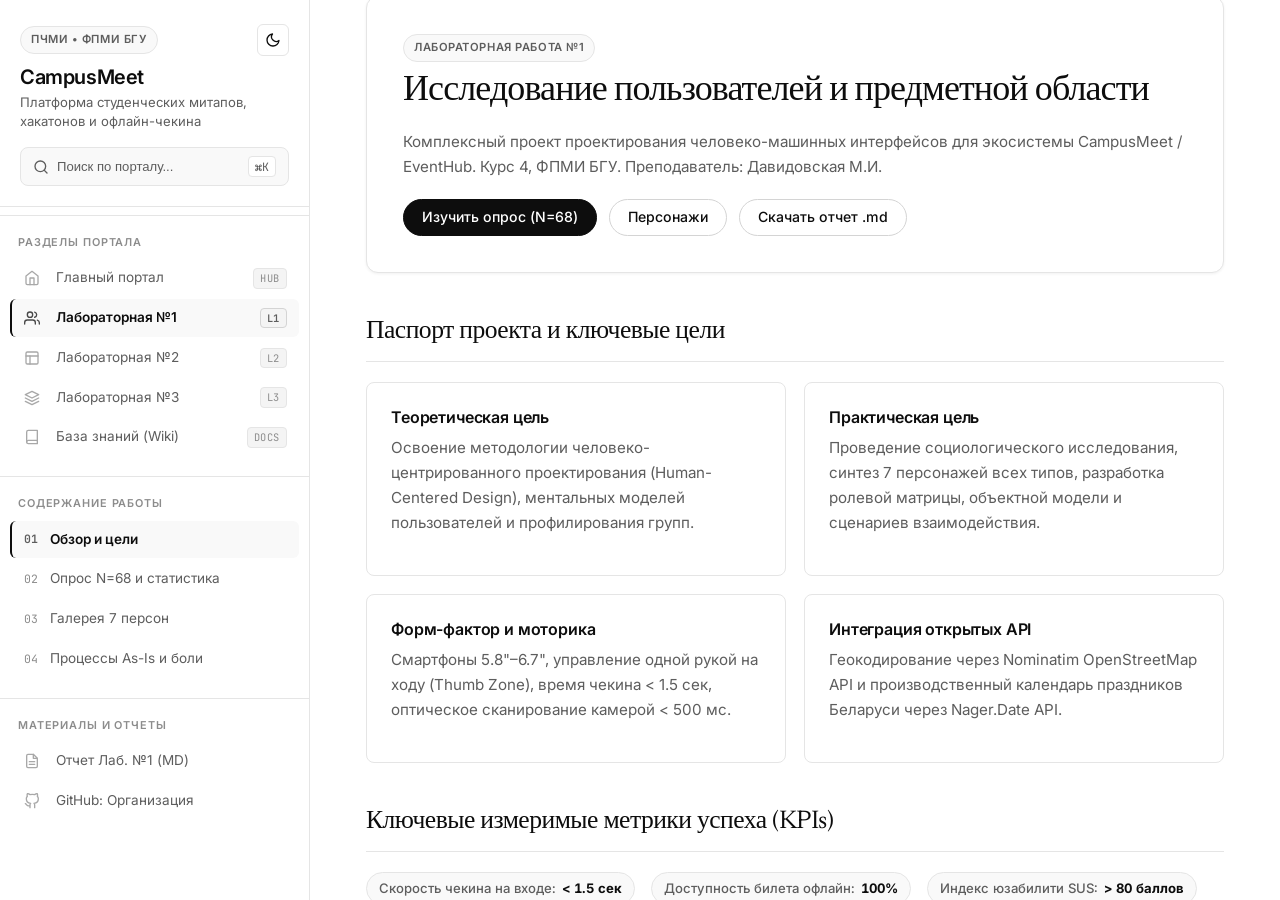
==== commit 1515f4f7: "feat(reports): implement interactive markdown previewer and resolve stat card text overflow - Bundle" ====
--- a/docs/pages/lab1.html
+++ b/docs/pages/lab1.html
@@ -137,7 +137,7 @@
         <div class="nav-section-title">Материалы и отчеты</div>
         <ul class="nav-menu">
             <li class="nav-item">
-                <a href="../reports/Lab1_report.md" class="nav-link" target="_blank" rel="noopener noreferrer">
+                <a href="../reports/Lab1_report.md" class="nav-link" id="report-lab1" target="_blank" rel="noopener noreferrer">
                     <svg class="icon icon-nav" viewBox="0 0 24 24"><path d="M14 2H6a2 2 0 0 0-2 2v16a2 2 0 0 0 2 2h12a2 2 0 0 0 2-2V8z"></path><polyline points="14 2 14 8 20 8"></polyline><line x1="16" y1="13" x2="8" y2="13"></line><line x1="16" y1="17" x2="8" y2="17"></line></svg>
                     <span>Отчет Лаб. №1 (MD)</span>
                 </a>
@@ -353,17 +353,25 @@
     <!-- Diagram Lightbox Dialog -->
     <dialog id="lightbox-dialog" aria-labelledby="lightbox-title">
         <div class="lightbox-header">
-            <div class="lightbox-title" id="lightbox-title">Просмотр схемы</div>
+            <div class="lightbox-meta">
+                <div class="lightbox-title" id="lightbox-title">Просмотр схемы</div>
+                <span class="lightbox-badge" id="lightbox-badge">SVG</span>
+            </div>
             <div class="lightbox-controls">
-                <button class="lightbox-btn" id="lightbox-zoom-out" type="button" title="Уменьшить">-</button>
-                <button class="lightbox-btn" id="lightbox-zoom-reset" type="button" title="Исходный масштаб">1:1</button>
-                <button class="lightbox-btn" id="lightbox-zoom-in" type="button" title="Увеличить">+</button>
-                <a class="lightbox-btn" id="lightbox-open-link" href="#" target="_blank" rel="noopener noreferrer" title="Открыть в новой вкладке">↗ В новой вкладке</a>
-                <button class="lightbox-btn" id="lightbox-close" type="button" title="Закрыть (Esc)"><svg width="18" height="18" viewBox="0 0 24 24" fill="none" stroke="currentColor" stroke-width="2" stroke-linecap="round" stroke-linejoin="round"><line x1="18" y1="6" x2="6" y2="18"></line><line x1="6" y1="6" x2="18" y2="18"></line></svg></button>
+                <button class="lightbox-btn" id="lightbox-zoom-out" type="button" title="Уменьшить (−)">−</button>
+                <span class="lightbox-zoom-badge" id="lightbox-zoom-badge">100%</span>
+                <button class="lightbox-btn" id="lightbox-zoom-in" type="button" title="Увеличить (+)">+</button>
+                <button class="lightbox-btn" id="lightbox-zoom-reset" type="button" title="Сбросить (1:1)">1:1</button>
+                <button class="lightbox-btn" id="lightbox-fit-btn" type="button" title="Вписать в экран">Вписать</button>
+                <a class="lightbox-btn" id="lightbox-open-link" href="#" target="_blank" rel="noopener noreferrer" title="В новой вкладке">↗</a>
+                <button class="lightbox-btn" id="lightbox-close" type="button" title="Закрыть (Esc)"><svg width="16" height="16" viewBox="0 0 24 24" fill="none" stroke="currentColor" stroke-width="2" stroke-linecap="round" stroke-linejoin="round"><line x1="18" y1="6" x2="6" y2="18"></line><line x1="6" y1="6" x2="18" y2="18"></line></svg></button>
             </div>
         </div>
         <div class="lightbox-body">
             <img id="lightbox-img" src="" alt="Схема">
+            <div class="lightbox-footer-hints">
+                <span>Колесо: Zoom</span> • <span>Перетаскивание: Pan</span> • <span>Двойной клик: 100%/200%</span> • <span>Esc: Закрыть</span>
+            </div>
         </div>
     </dialog>
 
@@ -377,8 +385,12 @@
         <ul id="omnibox-results" class="omnibox-results"></ul>
     </dialog>
 
+    <!-- Vendor Libraries -->
+    <script src="../js/vendor/marked.min.js"></script>
+
     <!-- Structured Data Modules -->
     <script src="../js/data/search.js"></script>
+    <script src="../js/data/reports.js"></script>
     <script src="../js/data/lab1.js"></script>
 
     <!-- Client Functional Modules -->
@@ -386,6 +398,7 @@
     <script src="../js/modules/router.js"></script>
     <script src="../js/modules/lightbox.js"></script>
     <script src="../js/modules/omnibox.js"></script>
+    <script src="../js/modules/report-viewer.js"></script>
     <script src="../js/modules/ui.js"></script>
     <script src="../js/main.js"></script>
 </body>
--- a/docs/css/style.css
+++ b/docs/css/style.css
@@ -9,4 +9,5 @@
 @import url('tables.css');
 @import url('dialogs.css');
 @import url('diagrams.css');
+@import url('reports.css');
 @import url('responsive.css');
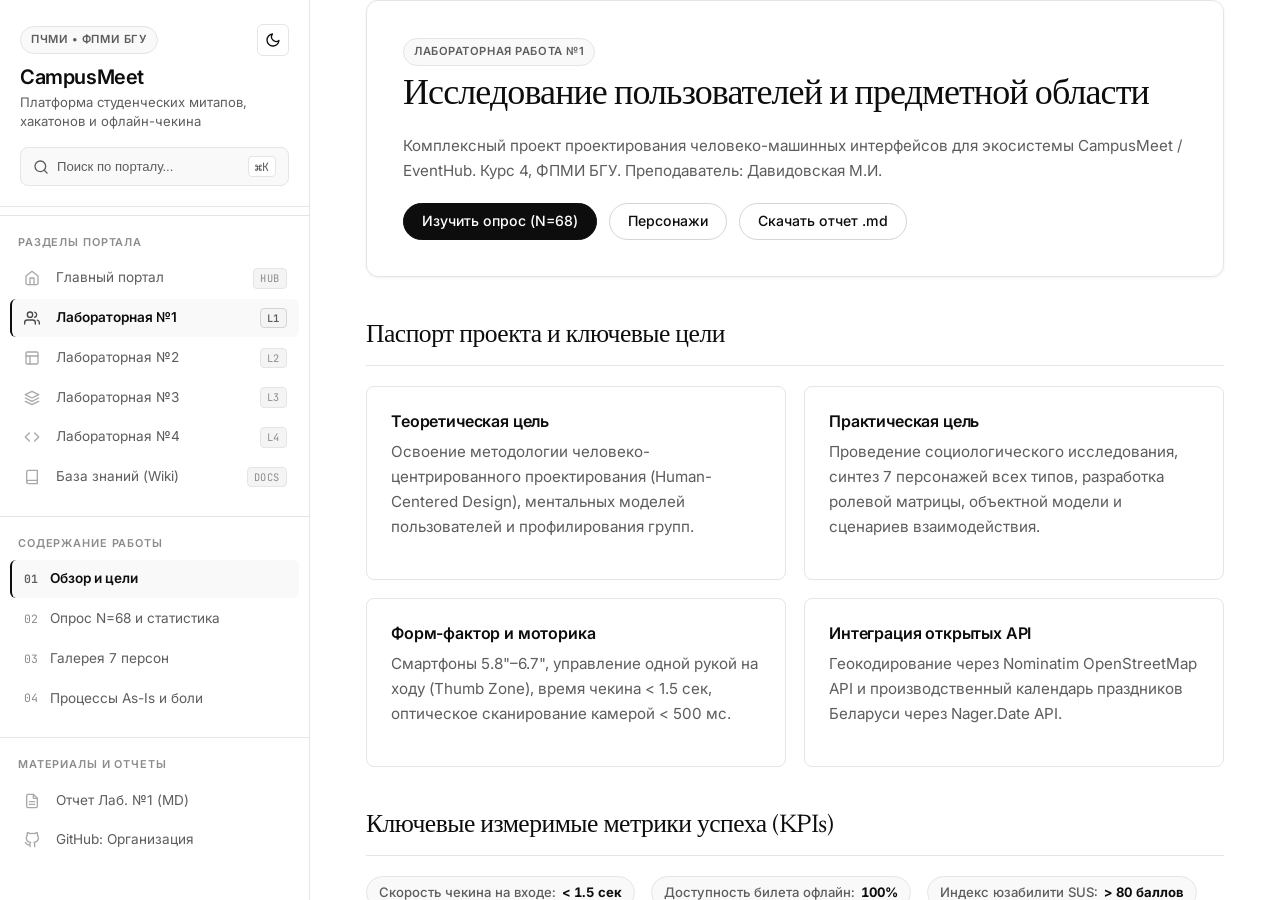
==== commit bb815b14: "feat(lab4): add Lab 4 interactive portal, Swagger UI API docs and academic report" ====
--- a/docs/pages/lab1.html
+++ b/docs/pages/lab1.html
@@ -98,6 +98,13 @@
                 </a>
             </li>
             <li class="nav-item">
+                <a href="lab4.html" class="nav-link">
+                    <svg class="icon icon-nav" viewBox="0 0 24 24"><polyline points="16 18 22 12 16 6"></polyline><polyline points="8 6 2 12 8 18"></polyline></svg>
+                    <span>Лабораторная №4</span>
+                    <span class="nav-badge">L4</span>
+                </a>
+            </li>
+            <li class="nav-item">
                 <a href="wiki.html" class="nav-link">
                     <svg class="icon icon-nav" viewBox="0 0 24 24"><path d="M4 19.5A2.5 2.5 0 0 1 6.5 17H20"></path><path d="M6.5 2H20v20H6.5A2.5 2.5 0 0 1 4 19.5v-15A2.5 2.5 0 0 1 6.5 2z"></path></svg>
                     <span>База знаний (Wiki)</span>
@@ -358,9 +365,7 @@
                 <span class="lightbox-badge" id="lightbox-badge">SVG</span>
             </div>
             <div class="lightbox-controls">
-                <button class="lightbox-btn" id="lightbox-zoom-out" type="button" title="Уменьшить (−)">−</button>
                 <span class="lightbox-zoom-badge" id="lightbox-zoom-badge">100%</span>
-                <button class="lightbox-btn" id="lightbox-zoom-in" type="button" title="Увеличить (+)">+</button>
                 <button class="lightbox-btn" id="lightbox-zoom-reset" type="button" title="Сбросить (1:1)">1:1</button>
                 <button class="lightbox-btn" id="lightbox-fit-btn" type="button" title="Вписать в экран">Вписать</button>
                 <a class="lightbox-btn" id="lightbox-open-link" href="#" target="_blank" rel="noopener noreferrer" title="В новой вкладке">↗</a>
@@ -370,7 +375,7 @@
         <div class="lightbox-body">
             <img id="lightbox-img" src="" alt="Схема">
             <div class="lightbox-footer-hints">
-                <span>Колесо: Zoom</span> • <span>Перетаскивание: Pan</span> • <span>Двойной клик: 100%/200%</span> • <span>Esc: Закрыть</span>
+                <span>Пинч / Ctrl + колесо: масштаб</span> • <span>Прокрутка: навигация</span> • <span>Esc: Закрыть</span>
             </div>
         </div>
     </dialog>
@@ -396,6 +401,8 @@
     <!-- Client Functional Modules -->
     <script src="../js/modules/renderers.js"></script>
     <script src="../js/modules/router.js"></script>
+    <script src="../js/data/diagram-pages.js"></script>
+    <script src="../js/modules/diagram-gestures.js"></script>
     <script src="../js/modules/lightbox.js"></script>
     <script src="../js/modules/omnibox.js"></script>
     <script src="../js/modules/report-viewer.js"></script>
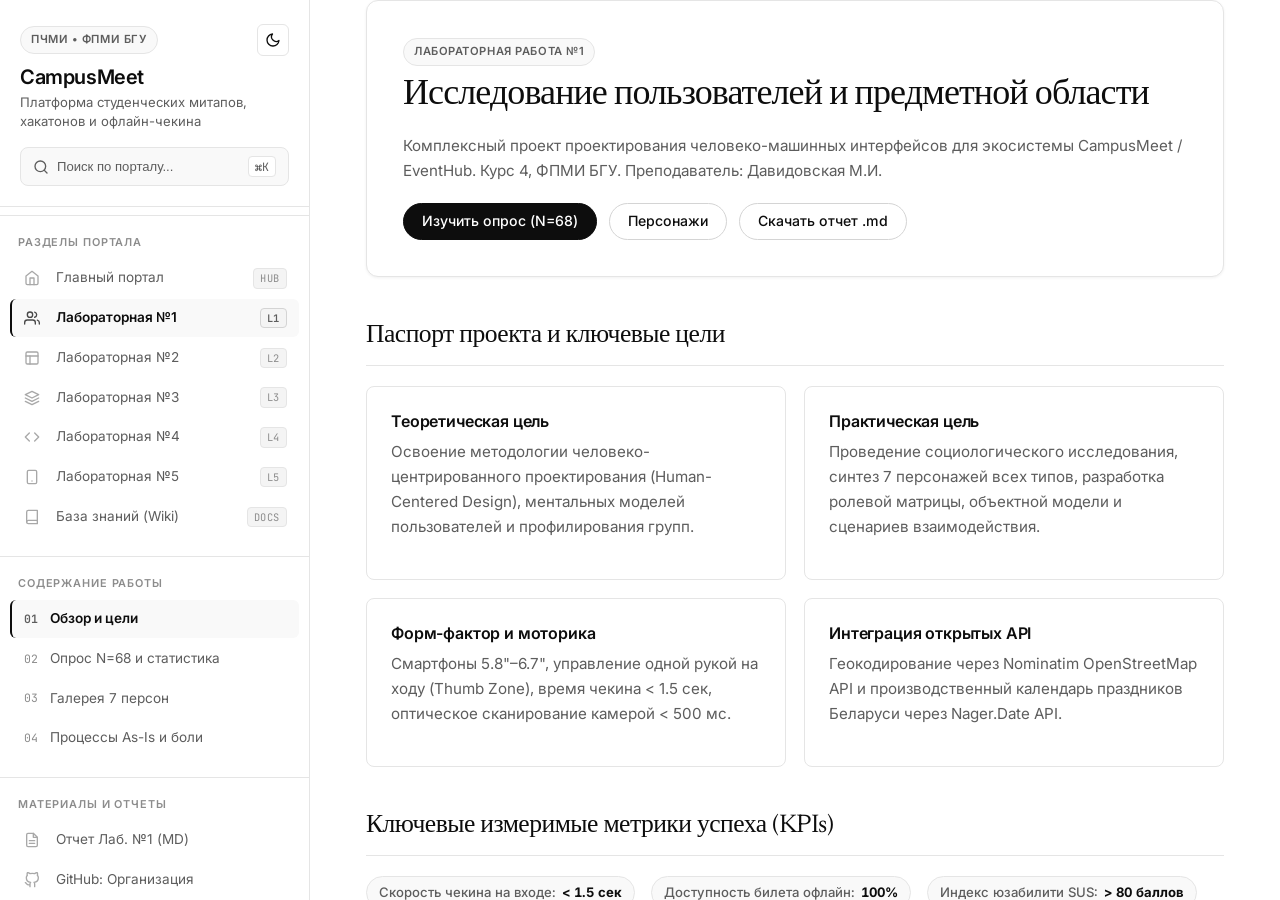
==== commit 1b5c66d2: "feat(portal): integrate Lab 5 into navigation, search, and documentation portal - Update top navbar " ====
--- a/docs/pages/lab1.html
+++ b/docs/pages/lab1.html
@@ -105,6 +105,13 @@
                 </a>
             </li>
             <li class="nav-item">
+                <a href="lab5.html" class="nav-link">
+                    <svg class="icon icon-nav" viewBox="0 0 24 24"><rect x="5" y="2" width="14" height="20" rx="2" ry="2"></rect><line x1="12" y1="18" x2="12.01" y2="18"></line></svg>
+                    <span>Лабораторная №5</span>
+                    <span class="nav-badge">L5</span>
+                </a>
+            </li>
+            <li class="nav-item">
                 <a href="wiki.html" class="nav-link">
                     <svg class="icon icon-nav" viewBox="0 0 24 24"><path d="M4 19.5A2.5 2.5 0 0 1 6.5 17H20"></path><path d="M6.5 2H20v20H6.5A2.5 2.5 0 0 1 4 19.5v-15A2.5 2.5 0 0 1 6.5 2z"></path></svg>
                     <span>База знаний (Wiki)</span>
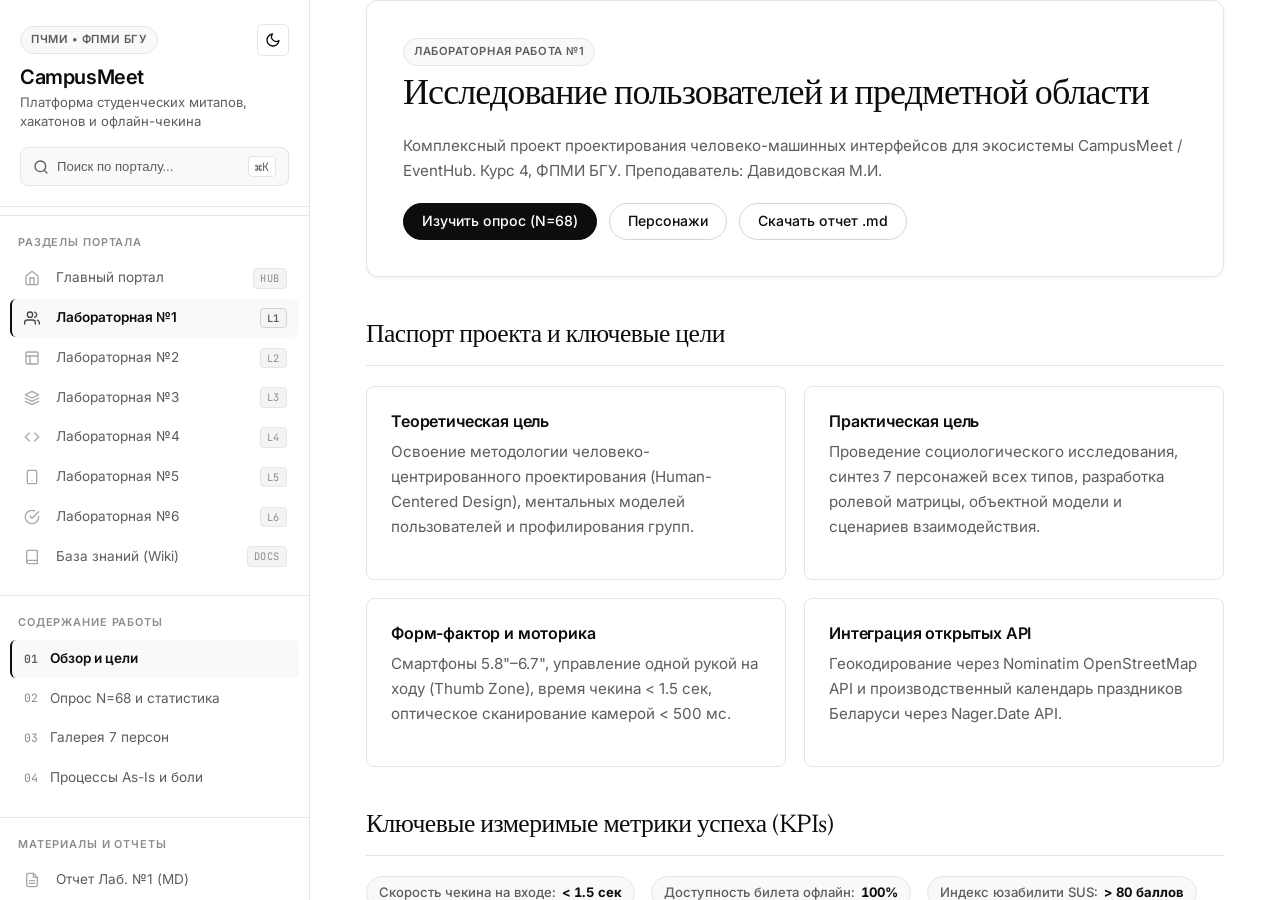
==== commit eaef2585: "fix(reports): harmonize modal report viewer and navigation across Lab 5 & Lab 6" ====
--- a/docs/pages/lab1.html
+++ b/docs/pages/lab1.html
@@ -112,6 +112,13 @@
                 </a>
             </li>
             <li class="nav-item">
+                <a href="lab6.html" class="nav-link">
+                    <svg class="icon icon-nav" viewBox="0 0 24 24"><path d="M22 11.08V12a10 10 0 1 1-5.93-9.14"></path><polyline points="22 4 12 14.01 9 11.01"></polyline></svg>
+                    <span>Лабораторная №6</span>
+                    <span class="nav-badge">L6</span>
+                </a>
+            </li>
+            <li class="nav-item">
                 <a href="wiki.html" class="nav-link">
                     <svg class="icon icon-nav" viewBox="0 0 24 24"><path d="M4 19.5A2.5 2.5 0 0 1 6.5 17H20"></path><path d="M6.5 2H20v20H6.5A2.5 2.5 0 0 1 4 19.5v-15A2.5 2.5 0 0 1 6.5 2z"></path></svg>
                     <span>База знаний (Wiki)</span>
